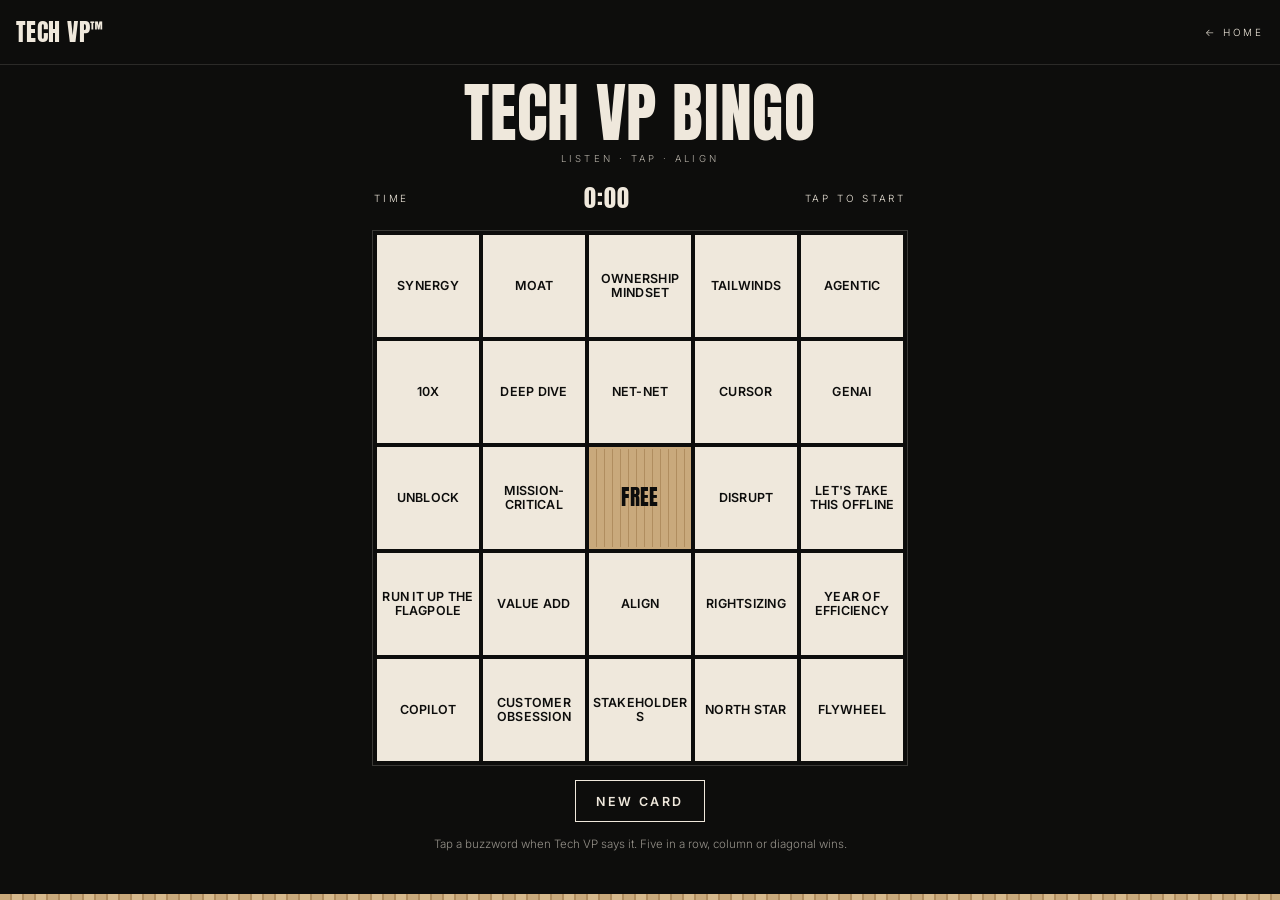
==== bingo/index.html @ f6c61e69 "Preview: The Company restyle + Tech VP Bingo" ====
<!doctype html>
<html lang="en"><head><meta charset="utf-8"><meta name="viewport" content="width=device-width,initial-scale=1,viewport-fit=cover">
<meta name="robots" content="noindex"><title>Tech VP Bingo</title>
<meta name="description" content="Play Tech VP Bingo while the all-hands plays. Tap the buzzwords. Get a line. Share your time.">
<meta name="theme-color" content="#0d0d0c">
<link rel="preconnect" href="https://fonts.googleapis.com"><link rel="preconnect" href="https://fonts.gstatic.com" crossorigin>
<link rel="stylesheet" href="https://fonts.googleapis.com/css2?family=Anton&family=Inter:wght@300;400;600&display=swap">
<link rel="stylesheet" href="../assets/brand.css">
<style>
body{background:var(--black);color:var(--cream);min-height:100svh;display:flex;flex-direction:column}
.top{display:flex;justify-content:space-between;align-items:center;padding:14px 16px;border-bottom:1px solid #efe8dc22}
.top a{text-decoration:none}
.top .back{font-size:.62rem;letter-spacing:.28em;text-transform:uppercase;font-weight:300}
.game{width:min(560px,100%);margin:0 auto;padding:18px 12px 24px;flex:1;display:flex;flex-direction:column;gap:14px}
.title{text-align:center}
.title h1{font-size:clamp(2.6rem,13vw,4rem)}
.title .tagline{display:block;margin-top:8px;font-size:.6rem;opacity:.75}
.bar{display:flex;justify-content:space-between;align-items:center;font-size:.62rem;letter-spacing:.28em;text-transform:uppercase;font-weight:300;padding:0 2px}
#timer{font-family:var(--display);font-size:1.5rem;letter-spacing:.04em;font-weight:400}
.card{display:grid;grid-template-columns:repeat(5,1fr);gap:4px;background:var(--black);padding:4px;border:1px solid #efe8dc33}
.sq{aspect-ratio:1;border:0;background:var(--cream);color:var(--black);font-family:var(--body);font-weight:600;font-size:clamp(.5rem,2.35vw,.78rem);line-height:1.1;text-transform:uppercase;letter-spacing:.02em;padding:3px;display:flex;align-items:center;justify-content:center;text-align:center;cursor:pointer;word-break:normal;overflow-wrap:anywhere;hyphens:auto;-webkit-tap-highlight-color:transparent;transition:background .12s,transform .08s;touch-action:manipulation}
.sq:active{transform:scale(.95)}
.sq.on{background:var(--black);color:var(--cream);box-shadow:inset 0 0 0 2px var(--wood)}
.sq.free{background:repeating-linear-gradient(90deg,#c9a97c 0 7px,#b08d5f 7px 8px);color:var(--black);font-family:var(--display);font-weight:400;font-size:clamp(.9rem,4.5vw,1.3rem);cursor:default}
.sq.win{background:var(--wood);color:var(--black);box-shadow:none}
.actions{display:flex;gap:10px;justify-content:center}
.hint{text-align:center;font-size:.72rem;font-weight:300;opacity:.6}
/* celebration */
#win{position:fixed;inset:0;background:var(--cream);color:var(--black);display:none;flex-direction:column;align-items:center;justify-content:center;gap:16px;padding:24px;z-index:10;text-align:center;overflow:auto}
#win.show{display:flex;animation:pop .35s ease-out}
@keyframes pop{from{opacity:0;transform:scale(1.04)}to{opacity:1;transform:none}}
#win h2{font-size:clamp(4rem,24vw,8rem);line-height:.9}
#win .tagline{font-size:.62rem}
#preview{width:min(240px,60vw);box-shadow:0 12px 30px #0003;border:1px solid #0001}
#win .row{display:flex;gap:10px;flex-wrap:wrap;justify-content:center}
.wood-strip{position:fixed;left:0;right:0;bottom:0;height:6px}
</style></head>
<body>
<header class="top"><a class="logo" href="../">TECH VP<span>™</span></a><a class="back" href="../">← Home</a></header>
<main class="game">
  <div class="title"><h1>Tech VP Bingo</h1><span class="tagline">Listen · Tap · Align</span></div>
  <div class="bar"><span>Time</span><span id="timer">0:00</span><span id="status">Tap to start</span></div>
  <div class="card" id="card" role="grid" aria-label="Bingo card"></div>
  <div class="actions"><button class="button outline" id="newCard" style="color:var(--cream);border-color:var(--cream)">New card</button></div>
  <p class="hint">Tap a buzzword when Tech VP says it. Five in a row, column or diagonal wins.</p>
</main>
<div class="wood-strip wood"></div>
<section id="win" role="dialog" aria-modal="true" aria-labelledby="winTitle">
  <span class="tagline">Synergy achieved</span>
  <h2 id="winTitle">BINGO!</h2>
  <p id="winText" style="font-weight:300">You got Tech VP bingo.</p>
  <img id="preview" alt="Shareable Tech VP bingo result">
  <div class="row"><button class="button" id="share">Share</button><a class="button outline" id="download" download="tech-vp-bingo.png">Download</a></div>
  <div class="row"><button class="button outline" id="again">New card</button><button class="button outline" id="keep">Keep playing</button></div>
</section>
<script>
(() => {
const FALLBACK=["AI-native","Synergy","North star","Circle back","10x","Agentic","Roadmap","OKRs","Bandwidth","Low-hanging fruit","Move the needle","Cursor","Copilot","LLM","Let's take this offline","Leverage","Deep dive","Align","Unblock","Flywheel","Learnings","Scale","Pivot","Moat","Net-net"];
const LINES=[];for(let i=0;i<5;i++){LINES.push([0,1,2,3,4].map(j=>i*5+j));LINES.push([0,1,2,3,4].map(j=>j*5+i));}
LINES.push([0,6,12,18,24],[4,8,12,16,20]);
const $=id=>document.getElementById(id);
let words=FALLBACK,marked,start=null,tick=null,won=false,blob=null,elapsed=0;
const fmt=s=>Math.floor(s/60)+":"+String(s%60).padStart(2,"0");
function shuffle(a){a=a.slice();for(let i=a.length-1;i>0;i--){const j=crypto.getRandomValues(new Uint32Array(1))[0]%(i+1);[a[i],a[j]]=[a[j],a[i]];}return a;}
function newCard(){
  clearInterval(tick);start=null;won=false;elapsed=0;$("timer").textContent="0:00";$("status").textContent="Tap to start";
  const pick=shuffle([...new Set(words)]).slice(0,24);pick.splice(12,0,null);
  marked=new Array(25).fill(false);marked[12]=true;
  const card=$("card");card.innerHTML="";
  pick.forEach((w,i)=>{const b=document.createElement("button");b.className="sq"+(i===12?" free on":"");b.dataset.i=i;
    b.textContent=i===12?"FREE":w;b.setAttribute("aria-pressed",i===12);if(i===12)b.disabled=true;
    b.addEventListener("click",()=>toggle(i,b));card.appendChild(b);});
  $("win").classList.remove("show");
}
function toggle(i,b){
  if(start===null){start=Date.now();$("status").textContent="Listening…";tick=setInterval(()=>{elapsed=Math.floor((Date.now()-start)/1000);$("timer").textContent=fmt(elapsed);},250);}
  marked[i]=!marked[i];b.classList.toggle("on",marked[i]);b.setAttribute("aria-pressed",marked[i]);
  if(navigator.vibrate)navigator.vibrate(10);
  if(!won){const line=LINES.find(l=>l.every(k=>marked[k]));if(line)bingo(line);}
}
function bingo(line){
  won=true;clearInterval(tick);elapsed=Math.max(1,Math.round((Date.now()-start)/1000));$("timer").textContent=fmt(elapsed);$("status").textContent="Bingo";
  const sqs=$("card").children;line.forEach(k=>sqs[k].classList.add("win"));
  const t=elapsed<60?elapsed+"s":fmt(elapsed);
  $("winText").textContent="You got Tech VP bingo in "+t+".";
  const words=line.filter(k=>k!==12).map(k=>sqs[k].textContent);
  drawShare(t,words).then(()=>{setTimeout(()=>$("win").classList.add("show"),450);});
  window.__bingo={time:t,line};
}
async function drawShare(t,lineWords){
  try{await document.fonts.load("120px Anton");await document.fonts.load("300 30px Inter");}catch(e){}
  const W=1080,H=1920,c=document.createElement("canvas");c.width=W;c.height=H;const x=c.getContext("2d");
  x.fillStyle="#0d0d0c";x.fillRect(0,0,W,H);
  for(let px=0;px<W;px+=24){x.fillStyle=(px/24)%2?"#b08d5f":"#c9a97c";x.fillRect(px,H-90,22,90);}
  x.fillStyle="#efe8dc";x.fillRect(80,180,W-160,260);
  x.fillStyle="#0d0d0c";x.textAlign="center";x.font="150px Anton, Impact, sans-serif";x.fillText("TECH VP",W/2,375);
  const spaced=(s,y,size,col)=>{x.fillStyle=col;x.font="300 "+size+"px Inter, sans-serif";if("letterSpacing" in x)x.letterSpacing=(size*.32)+"px";x.fillText(s,W/2,y);if("letterSpacing" in x)x.letterSpacing="0px";};
  spaced("BUILD · BUZZWORD · BINGO",560,30,"#efe8dc");
  x.fillStyle="#efe8dc";x.font="300px Anton, Impact, sans-serif";x.fillText("BINGO",W/2,900);
  spaced("I GOT TECH VP BINGO IN",1030,34,"#efe8dc");
  x.fillStyle="#c9a97c";x.font="260px Anton, Impact, sans-serif";x.fillText(t.toUpperCase(),W/2,1300);
  x.fillStyle="#efe8dc";x.fillRect(W/2-60,1370,120,2);
  x.font="600 34px Inter, sans-serif";x.fillStyle="#efe8dc";
  lineWords.slice(0,4).forEach((w,i)=>x.fillText(w.toUpperCase(),W/2,1450+i*56));
  spaced("@THATTECHVP",1760,38,"#efe8dc");
  const url=c.toDataURL("image/png");$("preview").src=url;$("download").href=url;
  blob=await new Promise(r=>c.toBlob(r,"image/png"));
}
$("share").addEventListener("click",async()=>{
  const text=$("winText").textContent.replace("You","I")+" @thattechvp";
  const file=blob&&new File([blob],"tech-vp-bingo.png",{type:"image/png"});
  try{
    if(file&&navigator.canShare&&navigator.canShare({files:[file]})){await navigator.share({files:[file],text});return;}
    if(navigator.share){await navigator.share({text,url:location.href});return;}
  }catch(e){if(e.name==="AbortError")return;}
  $("download").click();
});
$("newCard").addEventListener("click",newCard);$("again").addEventListener("click",newCard);
$("keep").addEventListener("click",()=>$("win").classList.remove("show"));
window.__tvp={newCard,toggle:i=>toggle(i,$("card").children[i])};
fetch("../data/buzzwords.json").then(r=>r.json()).then(w=>{if(Array.isArray(w)&&w.length>=24)words=w;}).catch(()=>{}).finally(newCard);
})();
</script>
</body></html>
---- assets/brand.css ----
/* The Company brand — shared by home, /bingo, future /translator */
:root{--black:#0d0d0c;--ink:#1a1917;--white:#fff;--cream:#efe8dc;--cream-2:#e4dacb;--wood:#c9a97c;--wood-2:#b08d5f;--muted:#8a8478;
--display:'Anton','Oswald','Bebas Neue',Impact,'Arial Narrow',sans-serif;--body:'Inter',system-ui,-apple-system,Segoe UI,Roboto,sans-serif}
*{box-sizing:border-box;margin:0;padding:0}
html{-webkit-text-size-adjust:100%}
body{font-family:var(--body);background:var(--cream);color:var(--black);line-height:1.5;-webkit-font-smoothing:antialiased}
a{color:inherit}
img{max-width:100%;height:auto;display:block}
.wrap{width:min(1180px,100% - 40px);margin-inline:auto}
.display,h1,h2,h3{font-family:var(--display);font-weight:400;text-transform:uppercase;letter-spacing:.01em;line-height:.95}
.tagline,.eyebrow,.micro{font-family:var(--body);font-weight:300;text-transform:uppercase;letter-spacing:.32em;font-size:.72rem}
.rule{display:block;width:56px;height:1px;background:currentColor;opacity:.6}
.logo{font-family:var(--display);font-size:1.5rem;text-decoration:none;letter-spacing:.02em}
.logo span{font-size:.6em;vertical-align:super}
.button{display:inline-flex;align-items:center;gap:.6em;font-family:var(--body);font-weight:600;font-size:.78rem;letter-spacing:.2em;text-transform:uppercase;text-decoration:none;padding:1em 1.6em;border:1px solid var(--black);background:var(--black);color:var(--cream);border-radius:0;cursor:pointer;transition:background .2s,color .2s}
.button:hover{background:transparent;color:var(--black)}
.button.outline{background:transparent;color:var(--black)}
.button.outline:hover{background:var(--black);color:var(--cream)}
.on-dark .button{background:var(--cream);color:var(--black);border-color:var(--cream)}
.on-dark .button.outline{background:transparent;color:var(--cream)}
.skip{position:absolute;left:-999px}.skip:focus{left:10px;top:10px;background:var(--black);color:var(--cream);padding:8px;z-index:99}
.wood{background:repeating-linear-gradient(90deg,var(--wood) 0 10px,var(--wood-2) 10px 12px,#d6b98d 12px 22px,var(--wood-2) 22px 24px)}
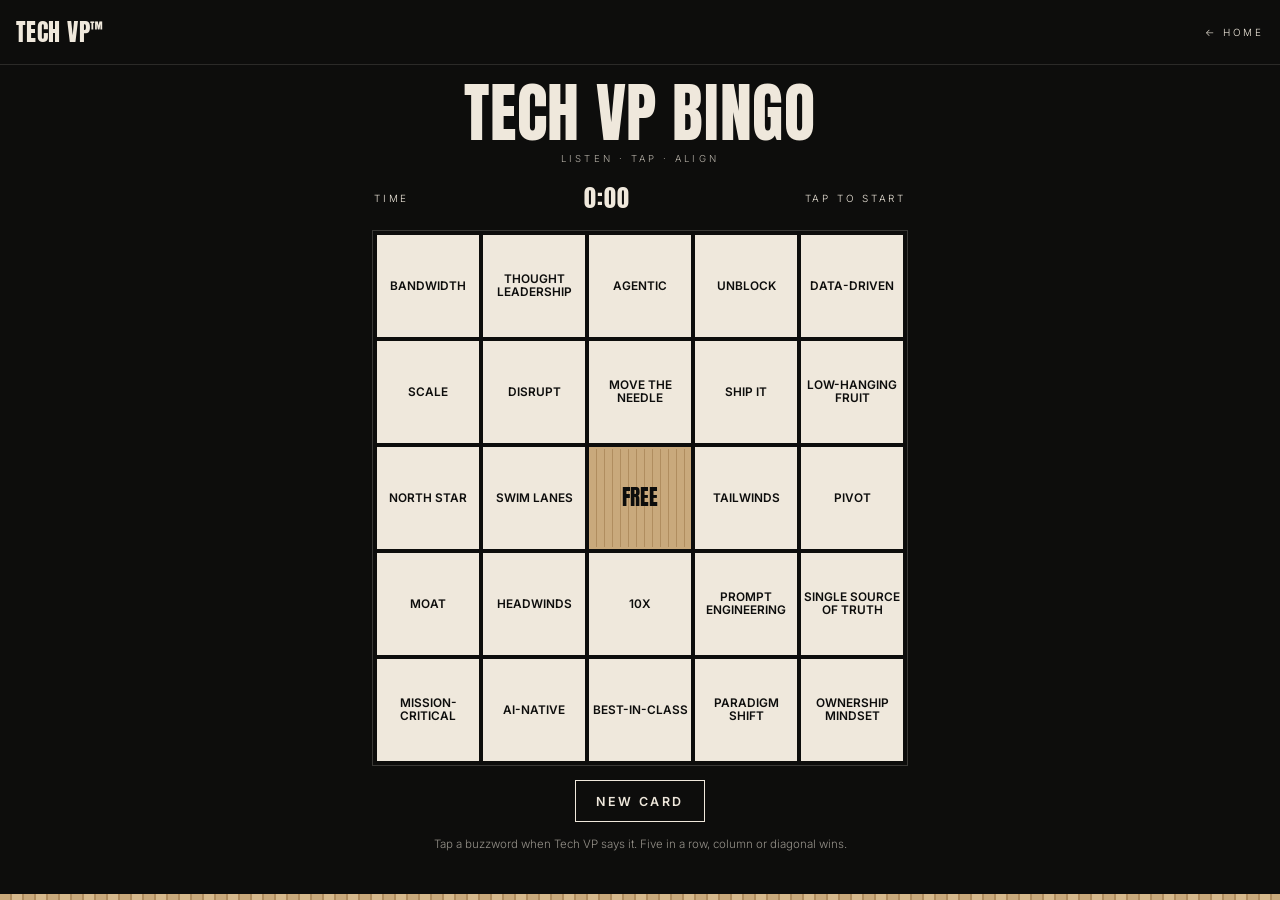
==== commit 6b4f5f94: "Bingo: no mid-word breaks" ====
--- a/bingo/index.html
+++ b/bingo/index.html
@@ -18,7 +18,7 @@
 .bar{display:flex;justify-content:space-between;align-items:center;font-size:.62rem;letter-spacing:.28em;text-transform:uppercase;font-weight:300;padding:0 2px}
 #timer{font-family:var(--display);font-size:1.5rem;letter-spacing:.04em;font-weight:400}
 .card{display:grid;grid-template-columns:repeat(5,1fr);gap:4px;background:var(--black);padding:4px;border:1px solid #efe8dc33}
-.sq{aspect-ratio:1;border:0;background:var(--cream);color:var(--black);font-family:var(--body);font-weight:600;font-size:clamp(.5rem,2.35vw,.78rem);line-height:1.1;text-transform:uppercase;letter-spacing:.02em;padding:3px;display:flex;align-items:center;justify-content:center;text-align:center;cursor:pointer;word-break:normal;overflow-wrap:anywhere;hyphens:auto;-webkit-tap-highlight-color:transparent;transition:background .12s,transform .08s;touch-action:manipulation}
+.sq{aspect-ratio:1;border:0;background:var(--cream);color:var(--black);font-family:var(--body);font-weight:600;font-size:clamp(.48rem,2.15vw,.74rem);line-height:1.1;text-transform:uppercase;letter-spacing:0;padding:3px;display:flex;align-items:center;justify-content:center;text-align:center;cursor:pointer;word-break:normal;overflow-wrap:normal;hyphens:manual;-webkit-tap-highlight-color:transparent;transition:background .12s,transform .08s;touch-action:manipulation}
 .sq:active{transform:scale(.95)}
 .sq.on{background:var(--black);color:var(--cream);box-shadow:inset 0 0 0 2px var(--wood)}
 .sq.free{background:repeating-linear-gradient(90deg,#c9a97c 0 7px,#b08d5f 7px 8px);color:var(--black);font-family:var(--display);font-weight:400;font-size:clamp(.9rem,4.5vw,1.3rem);cursor:default}
